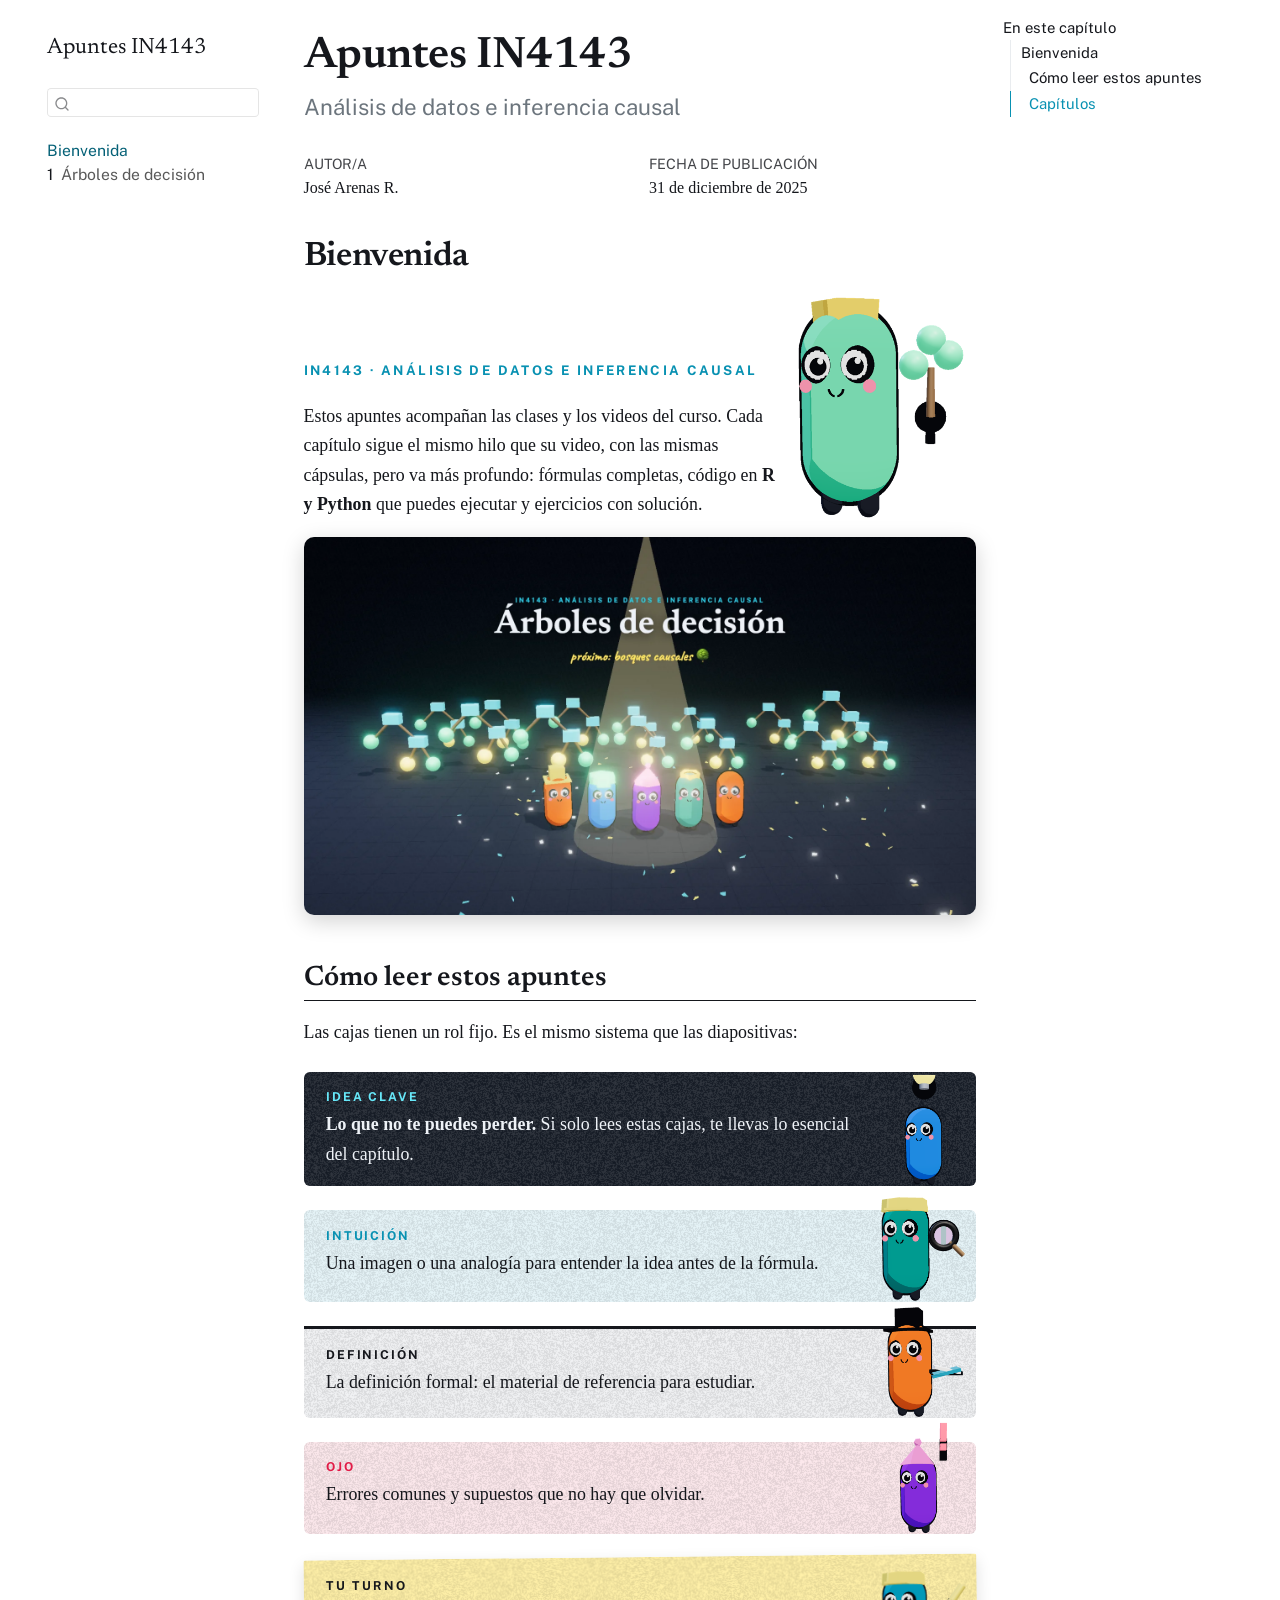
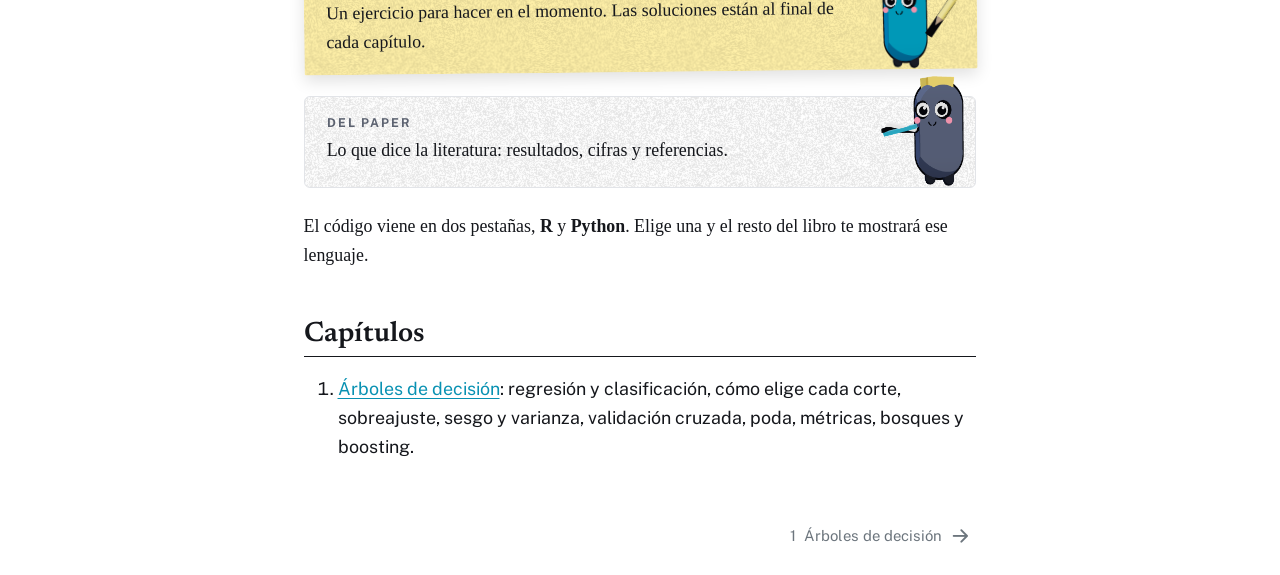
==== index.html @ 3c2b7f78 "Built site for gh-pages" ====
<!DOCTYPE html>
<html xmlns="http://www.w3.org/1999/xhtml" lang="es" xml:lang="es"><head>

<meta charset="utf-8">
<meta name="generator" content="quarto-1.9.37">

<meta name="viewport" content="width=device-width, initial-scale=1.0, user-scalable=yes">

<meta name="author" content="José Arenas R.">

<title>Apuntes IN4143</title>
<style>
/* Default styles provided by pandoc.
** See https://pandoc.org/MANUAL.html#variables-for-html for config info.
*/
code{white-space: pre-wrap;}
span.smallcaps{font-variant: small-caps;}
div.columns{display: flex; gap: min(4vw, 1.5em);}
div.column{flex: auto; overflow-x: auto;}
div.hanging-indent{margin-left: 1.5em; text-indent: -1.5em;}
ul.task-list{list-style: none;}
ul.task-list li input[type="checkbox"] {
  width: 0.8em;
  margin: 0 0.8em 0.2em -1em; /* quarto-specific, see https://github.com/quarto-dev/quarto-cli/issues/4556 */ 
  vertical-align: middle;
}
</style>


<script src="site_libs/quarto-nav/quarto-nav.js"></script>
<script src="site_libs/quarto-nav/headroom.min.js"></script>
<script src="site_libs/clipboard/clipboard.min.js"></script>
<script src="site_libs/quarto-search/autocomplete.umd.js"></script>
<script src="site_libs/quarto-search/fuse.min.js"></script>
<script src="site_libs/quarto-search/quarto-search.js"></script>
<meta name="quarto:offset" content="./">
<link href="./arboles.html" rel="next">
<script src="site_libs/quarto-html/quarto.js" type="module"></script>
<script src="site_libs/quarto-html/tabsets/tabsets.js" type="module"></script>
<script src="site_libs/quarto-html/popper.min.js"></script>
<script src="site_libs/quarto-html/tippy.umd.min.js"></script>
<script src="site_libs/quarto-html/anchor.min.js"></script>
<link href="site_libs/quarto-html/tippy.css" rel="stylesheet">
<link href="site_libs/quarto-html/quarto-syntax-highlighting-4ea9dc820be5412f16ecea9b5c24ce32.css" rel="stylesheet" id="quarto-text-highlighting-styles">
<script src="site_libs/bootstrap/bootstrap.min.js"></script>
<link href="site_libs/bootstrap/bootstrap-icons.css" rel="stylesheet">
<link href="site_libs/bootstrap/bootstrap-8c706befe239e66dfb5e146b0454584f.min.css" rel="stylesheet" append-hash="true" id="quarto-bootstrap" data-mode="light">
<script id="quarto-search-options" type="application/json">{
  "location": "sidebar",
  "copy-button": false,
  "collapse-after": 3,
  "panel-placement": "start",
  "type": "textbox",
  "limit": 50,
  "keyboard-shortcut": [
    "f",
    "/",
    "s"
  ],
  "show-item-context": false,
  "language": {
    "search-no-results-text": "No se han encontrado resultados",
    "search-matching-documents-text": "documentos encontrados",
    "search-copy-link-title": "Copiar el enlace en la búsqueda",
    "search-hide-matches-text": "Ocultar resultados adicionales",
    "search-more-match-text": "resultado adicional en este documento",
    "search-more-matches-text": "resultados adicionales en este documento",
    "search-clear-button-title": "Borrar",
    "search-text-placeholder": "",
    "search-detached-cancel-button-title": "Cancelar",
    "search-submit-button-title": "Enviar",
    "search-label": "Buscar"
  }
}</script>


<link rel="stylesheet" href="assets/fonts.css">
<link rel="stylesheet" href="assets/boxes.css">
</head>

<body class="nav-sidebar floating quarto-light">

<div id="quarto-search-results"></div>
  <header id="quarto-header" class="headroom fixed-top">
  <nav class="quarto-secondary-nav">
    <div class="container-fluid d-flex">
      <button type="button" class="quarto-btn-toggle btn" data-bs-toggle="collapse" role="button" data-bs-target=".quarto-sidebar-collapse-item" aria-controls="quarto-sidebar" aria-expanded="false" aria-label="Alternar barra lateral" onclick="if (window.quartoToggleHeadroom) { window.quartoToggleHeadroom(); }">
        <i class="bi bi-layout-text-sidebar-reverse"></i>
      </button>
        <nav class="quarto-page-breadcrumbs" aria-label="breadcrumb"><ol class="breadcrumb"><li class="breadcrumb-item"><a href="./index.html">Bienvenida</a></li></ol></nav>
        <a class="flex-grow-1" role="navigation" data-bs-toggle="collapse" data-bs-target=".quarto-sidebar-collapse-item" aria-controls="quarto-sidebar" aria-expanded="false" aria-label="Alternar barra lateral" onclick="if (window.quartoToggleHeadroom) { window.quartoToggleHeadroom(); }">      
        </a>
      <button type="button" class="btn quarto-search-button" aria-label="Buscar" onclick="window.quartoOpenSearch();">
        <i class="bi bi-search"></i>
      </button>
    </div>
  </nav>
</header>
<!-- content -->
<div id="quarto-content" class="quarto-container page-columns page-rows-contents page-layout-article">
<!-- sidebar -->
  <nav id="quarto-sidebar" class="sidebar collapse collapse-horizontal quarto-sidebar-collapse-item sidebar-navigation floating overflow-auto">
    <div class="pt-lg-2 mt-2 text-left sidebar-header">
    <div class="sidebar-title mb-0 py-0">
      <a href="./">Apuntes IN4143</a> 
    </div>
      </div>
        <div class="mt-2 flex-shrink-0 align-items-center">
        <div class="sidebar-search">
        <div id="quarto-search" class="" title="Buscar"></div>
        </div>
        </div>
    <div class="sidebar-menu-container"> 
    <ul class="list-unstyled mt-1">
        <li class="sidebar-item">
  <div class="sidebar-item-container"> 
  <a href="./index.html" class="sidebar-item-text sidebar-link active">
 <span class="menu-text">Bienvenida</span></a>
  </div>
</li>
        <li class="sidebar-item">
  <div class="sidebar-item-container"> 
  <a href="./arboles.html" class="sidebar-item-text sidebar-link">
 <span class="menu-text"><span class="chapter-number">1</span>&nbsp; <span class="chapter-title">Árboles de decisión</span></span></a>
  </div>
</li>
    </ul>
    </div>
</nav>
<div id="quarto-sidebar-glass" class="quarto-sidebar-collapse-item" data-bs-toggle="collapse" data-bs-target=".quarto-sidebar-collapse-item"></div>
<!-- margin-sidebar -->
    <div id="quarto-margin-sidebar" class="sidebar margin-sidebar">
        <nav id="TOC" role="doc-toc" class="toc-active">
    <h2 id="toc-title">En este capítulo</h2>
   
  <ul class="collapse">
  <li><a href="#bienvenida" id="toc-bienvenida" class="nav-link active" data-scroll-target="#bienvenida">Bienvenida</a>
  <ul class="collapse">
  <li><a href="#cómo-leer-estos-apuntes" id="toc-cómo-leer-estos-apuntes" class="nav-link" data-scroll-target="#cómo-leer-estos-apuntes">Cómo leer estos apuntes</a></li>
  <li><a href="#capítulos" id="toc-capítulos" class="nav-link" data-scroll-target="#capítulos">Capítulos</a></li>
  </ul></li>
  </ul>
</nav>
    </div>
<!-- main -->
<main class="content" id="quarto-document-content">

<header id="title-block-header" class="quarto-title-block default">
<div class="quarto-title">
<h1 class="title">Apuntes IN4143</h1>
<p class="subtitle lead">Análisis de datos e inferencia causal</p>
</div>



<div class="quarto-title-meta">

    <div>
    <div class="quarto-title-meta-heading">Autor/a</div>
    <div class="quarto-title-meta-contents">
             <p>José Arenas R. </p>
          </div>
  </div>
    
    <div>
    <div class="quarto-title-meta-heading">Fecha de publicación</div>
    <div class="quarto-title-meta-contents">
      <p class="date">31 de diciembre de 2025</p>
    </div>
  </div>
  
    
  </div>
  


</header>


<section id="bienvenida" class="level1 unnumbered">
<h1 class="unnumbered">Bienvenida</h1>
<div class="portada">
<div>
<p><span class="kicker">IN4143 · Análisis de datos e inferencia causal</span></p>
<p>Estos apuntes acompañan las clases y los videos del curso. Cada capítulo sigue el mismo hilo que su video, con las mismas cápsulas, pero va más profundo: fórmulas completas, código en <strong>R y Python</strong> que puedes ejecutar y ejercicios con solución.</p>
</div>
<p><img class="hero-cast" src="assets/img/cast/hero.png" alt="Cápsula con un brote de árbol"></p>
</div>
<p><img src="assets/img/video/cierre.webp" class="still img-fluid" alt="Cápsulas celebrando frente a un bosque de árboles de decisión"></p>
<section id="cómo-leer-estos-apuntes" class="level2 unnumbered">
<h2 class="unnumbered anchored" data-anchor-id="cómo-leer-estos-apuntes">Cómo leer estos apuntes</h2>
<p>Las cajas tienen un rol fijo. Es el mismo sistema que las diapositivas:</p>
<div class="box key">
<p><strong>Lo que no te puedes perder.</strong> Si solo lees estas cajas, te llevas lo esencial del capítulo.</p>
</div>
<div class="box intuit">
<p>Una imagen o una analogía para entender la idea antes de la fórmula.</p>
</div>
<div class="box def">
<p>La definición formal: el material de referencia para estudiar.</p>
</div>
<div class="box warn">
<p>Errores comunes y supuestos que no hay que olvidar.</p>
</div>
<div class="box turn">
<p>Un ejercicio para hacer en el momento. Las soluciones están al final de cada capítulo.</p>
</div>
<div class="box paper">
<p>Lo que dice la literatura: resultados, cifras y referencias.</p>
</div>
<p>El código viene en dos pestañas, <strong>R</strong> y <strong>Python</strong>. Elige una y el resto del libro te mostrará ese lenguaje.</p>
</section>
<section id="capítulos" class="level2 unnumbered">
<h2 class="unnumbered anchored" data-anchor-id="capítulos">Capítulos</h2>
<ol type="1">
<li><a href="./arboles.html">Árboles de decisión</a>: regresión y clasificación, cómo elige cada corte, sobreajuste, sesgo y varianza, validación cruzada, poda, métricas, bosques y boosting.</li>
</ol>


</section>
</section>

</main> <!-- /main -->
<script id="quarto-html-after-body" type="application/javascript">
  window.document.addEventListener("DOMContentLoaded", function (event) {
    const icon = "";
    const anchorJS = new window.AnchorJS();
    anchorJS.options = {
      placement: 'right',
      icon: icon
    };
    anchorJS.add('.anchored');
    const isCodeAnnotation = (el) => {
      for (const clz of el.classList) {
        if (clz.startsWith('code-annotation-')) {                     
          return true;
        }
      }
      return false;
    }
    const onCopySuccess = function(e) {
      // button target
      const button = e.trigger;
      // don't keep focus
      button.blur();
      // flash "checked"
      button.classList.add('code-copy-button-checked');
      var currentTitle = button.getAttribute("title");
      button.setAttribute("title", "Copiado");
      let tooltip;
      if (window.bootstrap) {
        button.setAttribute("data-bs-toggle", "tooltip");
        button.setAttribute("data-bs-placement", "left");
        button.setAttribute("data-bs-title", "Copiado");
        tooltip = new bootstrap.Tooltip(button, 
          { trigger: "manual", 
            customClass: "code-copy-button-tooltip",
            offset: [0, -8]});
        tooltip.show();    
      }
      setTimeout(function() {
        if (tooltip) {
          tooltip.hide();
          button.removeAttribute("data-bs-title");
          button.removeAttribute("data-bs-toggle");
          button.removeAttribute("data-bs-placement");
        }
        button.setAttribute("title", currentTitle);
        button.classList.remove('code-copy-button-checked');
      }, 1000);
      // clear code selection
      e.clearSelection();
    }
    const getTextToCopy = function(trigger) {
      const outerScaffold = trigger.parentElement.cloneNode(true);
      const codeEl = outerScaffold.querySelector('code');
      for (const childEl of codeEl.children) {
        if (isCodeAnnotation(childEl)) {
          childEl.remove();
        }
      }
      return codeEl.innerText;
    }
    const clipboard = new window.ClipboardJS('.code-copy-button:not([data-in-quarto-modal])', {
      text: getTextToCopy
    });
    clipboard.on('success', onCopySuccess);
    if (window.document.getElementById('quarto-embedded-source-code-modal')) {
      const clipboardModal = new window.ClipboardJS('.code-copy-button[data-in-quarto-modal]', {
        text: getTextToCopy,
        container: window.document.getElementById('quarto-embedded-source-code-modal')
      });
      clipboardModal.on('success', onCopySuccess);
    }
      var localhostRegex = new RegExp(/^(?:http|https):\/\/localhost\:?[0-9]*\//);
      var mailtoRegex = new RegExp(/^mailto:/);
        var filterRegex = new RegExp('/' + window.location.host + '/');
      var isInternal = (href) => {
          return filterRegex.test(href) || localhostRegex.test(href) || mailtoRegex.test(href);
      }
      // Inspect non-navigation links and adorn them if external
     var links = window.document.querySelectorAll('a[href]:not(.nav-link):not(.navbar-brand):not(.toc-action):not(.sidebar-link):not(.sidebar-item-toggle):not(.pagination-link):not(.no-external):not([aria-hidden]):not(.dropdown-item):not(.quarto-navigation-tool):not(.about-link)');
      for (var i=0; i<links.length; i++) {
        const link = links[i];
        if (!isInternal(link.href)) {
          // undo the damage that might have been done by quarto-nav.js in the case of
          // links that we want to consider external
          if (link.dataset.originalHref !== undefined) {
            link.href = link.dataset.originalHref;
          }
            // target, if specified
            link.setAttribute("target", "_blank");
            if (link.getAttribute("rel") === null) {
              link.setAttribute("rel", "noopener");
            }
        }
      }
    function tippyHover(el, contentFn, onTriggerFn, onUntriggerFn) {
      const config = {
        allowHTML: true,
        maxWidth: 500,
        delay: 100,
        arrow: false,
        appendTo: function(el) {
            return el.parentElement;
        },
        interactive: true,
        interactiveBorder: 10,
        theme: 'quarto',
        placement: 'bottom-start',
      };
      if (contentFn) {
        config.content = contentFn;
      }
      if (onTriggerFn) {
        config.onTrigger = onTriggerFn;
      }
      if (onUntriggerFn) {
        config.onUntrigger = onUntriggerFn;
      }
      window.tippy(el, config); 
    }
    const noterefs = window.document.querySelectorAll('a[role="doc-noteref"]');
    for (var i=0; i<noterefs.length; i++) {
      const ref = noterefs[i];
      tippyHover(ref, function() {
        // use id or data attribute instead here
        let href = ref.getAttribute('data-footnote-href') || ref.getAttribute('href');
        try { href = new URL(href).hash; } catch {}
        const id = href.replace(/^#\/?/, "");
        const note = window.document.getElementById(id);
        if (note) {
          return note.innerHTML;
        } else {
          return "";
        }
      });
    }
    const xrefs = window.document.querySelectorAll('a.quarto-xref');
    const processXRef = (id, note) => {
      // Strip column container classes
      const stripColumnClz = (el) => {
        el.classList.remove("page-full", "page-columns");
        if (el.children) {
          for (const child of el.children) {
            stripColumnClz(child);
          }
        }
      }
      stripColumnClz(note)
      if (id === null || id.startsWith('sec-')) {
        // Special case sections, only their first couple elements
        const container = document.createElement("div");
        if (note.children && note.children.length > 2) {
          container.appendChild(note.children[0].cloneNode(true));
          for (let i = 1; i < note.children.length; i++) {
            const child = note.children[i];
            if (child.tagName === "P" && child.innerText === "") {
              continue;
            } else {
              container.appendChild(child.cloneNode(true));
              break;
            }
          }
          if (window.Quarto?.typesetMath) {
            window.Quarto.typesetMath(container);
          }
          return container.innerHTML
        } else {
          if (window.Quarto?.typesetMath) {
            window.Quarto.typesetMath(note);
          }
          return note.innerHTML;
        }
      } else {
        // Remove any anchor links if they are present
        const anchorLink = note.querySelector('a.anchorjs-link');
        if (anchorLink) {
          anchorLink.remove();
        }
        if (window.Quarto?.typesetMath) {
          window.Quarto.typesetMath(note);
        }
        if (note.classList.contains("callout")) {
          return note.outerHTML;
        } else {
          return note.innerHTML;
        }
      }
    }
    for (var i=0; i<xrefs.length; i++) {
      const xref = xrefs[i];
      tippyHover(xref, undefined, function(instance) {
        instance.disable();
        let url = xref.getAttribute('href');
        let hash = undefined; 
        if (url.startsWith('#')) {
          hash = url;
        } else {
          try { hash = new URL(url).hash; } catch {}
        }
        if (hash) {
          const id = hash.replace(/^#\/?/, "");
          const note = window.document.getElementById(id);
          if (note !== null) {
            try {
              const html = processXRef(id, note.cloneNode(true));
              instance.setContent(html);
            } finally {
              instance.enable();
              instance.show();
            }
          } else {
            // See if we can fetch this
            fetch(url.split('#')[0])
            .then(res => res.text())
            .then(html => {
              const parser = new DOMParser();
              const htmlDoc = parser.parseFromString(html, "text/html");
              const note = htmlDoc.getElementById(id);
              if (note !== null) {
                const html = processXRef(id, note);
                instance.setContent(html);
              } 
            }).finally(() => {
              instance.enable();
              instance.show();
            });
          }
        } else {
          // See if we can fetch a full url (with no hash to target)
          // This is a special case and we should probably do some content thinning / targeting
          fetch(url)
          .then(res => res.text())
          .then(html => {
            const parser = new DOMParser();
            const htmlDoc = parser.parseFromString(html, "text/html");
            const note = htmlDoc.querySelector('main.content');
            if (note !== null) {
              // This should only happen for chapter cross references
              // (since there is no id in the URL)
              // remove the first header
              if (note.children.length > 0 && note.children[0].tagName === "HEADER") {
                note.children[0].remove();
              }
              const html = processXRef(null, note);
              instance.setContent(html);
            } 
          }).finally(() => {
            instance.enable();
            instance.show();
          });
        }
      }, function(instance) {
      });
    }
        let selectedAnnoteEl;
        const selectorForAnnotation = ( cell, annotation) => {
          let cellAttr = 'data-code-cell="' + cell + '"';
          let lineAttr = 'data-code-annotation="' +  annotation + '"';
          const selector = 'span[' + cellAttr + '][' + lineAttr + ']';
          return selector;
        }
        const selectCodeLines = (annoteEl) => {
          const doc = window.document;
          const targetCell = annoteEl.getAttribute("data-target-cell");
          const targetAnnotation = annoteEl.getAttribute("data-target-annotation");
          const annoteSpan = window.document.querySelector(selectorForAnnotation(targetCell, targetAnnotation));
          const lines = annoteSpan.getAttribute("data-code-lines").split(",");
          const lineIds = lines.map((line) => {
            return targetCell + "-" + line;
          })
          let top = null;
          let height = null;
          let parent = null;
          if (lineIds.length > 0) {
              //compute the position of the single el (top and bottom and make a div)
              const el = window.document.getElementById(lineIds[0]);
              top = el.offsetTop;
              height = el.offsetHeight;
              parent = el.parentElement.parentElement;
            if (lineIds.length > 1) {
              const lastEl = window.document.getElementById(lineIds[lineIds.length - 1]);
              const bottom = lastEl.offsetTop + lastEl.offsetHeight;
              height = bottom - top;
            }
            if (top !== null && height !== null && parent !== null) {
              // cook up a div (if necessary) and position it 
              let div = window.document.getElementById("code-annotation-line-highlight");
              if (div === null) {
                div = window.document.createElement("div");
                div.setAttribute("id", "code-annotation-line-highlight");
                div.style.position = 'absolute';
                parent.appendChild(div);
              }
              div.style.top = top - 2 + "px";
              div.style.height = height + 4 + "px";
              div.style.left = 0;
              let gutterDiv = window.document.getElementById("code-annotation-line-highlight-gutter");
              if (gutterDiv === null) {
                gutterDiv = window.document.createElement("div");
                gutterDiv.setAttribute("id", "code-annotation-line-highlight-gutter");
                gutterDiv.style.position = 'absolute';
                const codeCell = window.document.getElementById(targetCell);
                const gutter = codeCell.querySelector('.code-annotation-gutter');
                gutter.appendChild(gutterDiv);
              }
              gutterDiv.style.top = top - 2 + "px";
              gutterDiv.style.height = height + 4 + "px";
            }
            selectedAnnoteEl = annoteEl;
          }
        };
        const unselectCodeLines = () => {
          const elementsIds = ["code-annotation-line-highlight", "code-annotation-line-highlight-gutter"];
          elementsIds.forEach((elId) => {
            const div = window.document.getElementById(elId);
            if (div) {
              div.remove();
            }
          });
          selectedAnnoteEl = undefined;
        };
          // Handle positioning of the toggle
      window.addEventListener(
        "resize",
        throttle(() => {
          elRect = undefined;
          if (selectedAnnoteEl) {
            selectCodeLines(selectedAnnoteEl);
          }
        }, 10)
      );
      function throttle(fn, ms) {
      let throttle = false;
      let timer;
        return (...args) => {
          if(!throttle) { // first call gets through
              fn.apply(this, args);
              throttle = true;
          } else { // all the others get throttled
              if(timer) clearTimeout(timer); // cancel #2
              timer = setTimeout(() => {
                fn.apply(this, args);
                timer = throttle = false;
              }, ms);
          }
        };
      }
        // Attach click handler to the DT
        const annoteDls = window.document.querySelectorAll('dt[data-target-cell]');
        for (const annoteDlNode of annoteDls) {
          annoteDlNode.addEventListener('click', (event) => {
            const clickedEl = event.target;
            if (clickedEl !== selectedAnnoteEl) {
              unselectCodeLines();
              const activeEl = window.document.querySelector('dt[data-target-cell].code-annotation-active');
              if (activeEl) {
                activeEl.classList.remove('code-annotation-active');
              }
              selectCodeLines(clickedEl);
              clickedEl.classList.add('code-annotation-active');
            } else {
              // Unselect the line
              unselectCodeLines();
              clickedEl.classList.remove('code-annotation-active');
            }
          });
        }
    const findCites = (el) => {
      const parentEl = el.parentElement;
      if (parentEl) {
        const cites = parentEl.dataset.cites;
        if (cites) {
          return {
            el,
            cites: cites.split(' ')
          };
        } else {
          return findCites(el.parentElement)
        }
      } else {
        return undefined;
      }
    };
    var bibliorefs = window.document.querySelectorAll('a[role="doc-biblioref"]');
    for (var i=0; i<bibliorefs.length; i++) {
      const ref = bibliorefs[i];
      const citeInfo = findCites(ref);
      if (citeInfo) {
        tippyHover(citeInfo.el, function() {
          var popup = window.document.createElement('div');
          citeInfo.cites.forEach(function(cite) {
            var citeDiv = window.document.createElement('div');
            citeDiv.classList.add('hanging-indent');
            citeDiv.classList.add('csl-entry');
            var biblioDiv = window.document.getElementById('ref-' + cite);
            if (biblioDiv) {
              citeDiv.innerHTML = biblioDiv.innerHTML;
            }
            popup.appendChild(citeDiv);
          });
          return popup.innerHTML;
        });
      }
    }
  });
  </script>
<nav class="page-navigation">
  <div class="nav-page nav-page-previous">
  </div>
  <div class="nav-page nav-page-next">
      <a href="./arboles.html" class="pagination-link" aria-label="Árboles de decisión">
        <span class="nav-page-text"><span class="chapter-number">1</span>&nbsp; <span class="chapter-title">Árboles de decisión</span></span> <i class="bi bi-arrow-right-short"></i>
      </a>
  </div>
</nav>
</div> <!-- /content -->




</body></html>
---- site_libs/quarto-html/tippy.css ----
.tippy-box[data-animation=fade][data-state=hidden]{opacity:0}[data-tippy-root]{max-width:calc(100vw - 10px)}.tippy-box{position:relative;background-color:#333;color:#fff;border-radius:4px;font-size:14px;line-height:1.4;white-space:normal;outline:0;transition-property:transform,visibility,opacity}.tippy-box[data-placement^=top]>.tippy-arrow{bottom:0}.tippy-box[data-placement^=top]>.tippy-arrow:before{bottom:-7px;left:0;border-width:8px 8px 0;border-top-color:initial;transform-origin:center top}.tippy-box[data-placement^=bottom]>.tippy-arrow{top:0}.tippy-box[data-placement^=bottom]>.tippy-arrow:before{top:-7px;left:0;border-width:0 8px 8px;border-bottom-color:initial;transform-origin:center bottom}.tippy-box[data-placement^=left]>.tippy-arrow{right:0}.tippy-box[data-placement^=left]>.tippy-arrow:before{border-width:8px 0 8px 8px;border-left-color:initial;right:-7px;transform-origin:center left}.tippy-box[data-placement^=right]>.tippy-arrow{left:0}.tippy-box[data-placement^=right]>.tippy-arrow:before{left:-7px;border-width:8px 8px 8px 0;border-right-color:initial;transform-origin:center right}.tippy-box[data-inertia][data-state=visible]{transition-timing-function:cubic-bezier(.54,1.5,.38,1.11)}.tippy-arrow{width:16px;height:16px;color:#333}.tippy-arrow:before{content:"";position:absolute;border-color:transparent;border-style:solid}.tippy-content{position:relative;padding:5px 9px;z-index:1}
---- site_libs/quarto-html/quarto-syntax-highlighting-4ea9dc820be5412f16ecea9b5c24ce32.css ----
/* quarto syntax highlight colors */
:root {
  --quarto-hl-al-color: #ff5555;
  --quarto-hl-an-color: #6a737d;
  --quarto-hl-at-color: #d73a49;
  --quarto-hl-bn-color: #005cc5;
  --quarto-hl-bu-color: #d73a49;
  --quarto-hl-ch-color: #032f62;
  --quarto-hl-co-color: #6a737d;
  --quarto-hl-cv-color: #6a737d;
  --quarto-hl-cn-color: #005cc5;
  --quarto-hl-cf-color: #d73a49;
  --quarto-hl-dt-color: #d73a49;
  --quarto-hl-dv-color: #005cc5;
  --quarto-hl-do-color: #6a737d;
  --quarto-hl-er-color: #ff5555;
  --quarto-hl-ex-color: #d73a49;
  --quarto-hl-fl-color: #005cc5;
  --quarto-hl-fu-color: #6f42c1;
  --quarto-hl-im-color: #032f62;
  --quarto-hl-in-color: #6a737d;
  --quarto-hl-kw-color: #d73a49;
  --quarto-hl-op-color: #24292e;
  --quarto-hl-pp-color: #d73a49;
  --quarto-hl-re-color: #6a737d;
  --quarto-hl-sc-color: #005cc5;
  --quarto-hl-ss-color: #032f62;
  --quarto-hl-st-color: #032f62;
  --quarto-hl-va-color: #e36209;
  --quarto-hl-vs-color: #032f62;
  --quarto-hl-wa-color: #ff5555;
}

/* other quarto variables */
:root {
  --quarto-font-monospace: "IBM Plex Mono", ui-monospace, monospace;
}

/* syntax highlight based on Pandoc's rules */
pre > code.sourceCode > span {
  color: #24292e;
}

code.sourceCode > span {
  color: #24292e;
}

div.sourceCode,
div.sourceCode pre.sourceCode {
  color: #24292e;
}

/* Normal */
code span {
  color: #24292e;
}

/* Alert */
code span.al {
  font-weight: bold;
  color: #ff5555;
}

/* Annotation */
code span.an {
  color: #6a737d;
}

/* Attribute */
code span.at {
  color: #d73a49;
}

/* BaseN */
code span.bn {
  color: #005cc5;
}

/* BuiltIn */
code span.bu {
  color: #d73a49;
}

/* ControlFlow */
code span.cf {
  color: #d73a49;
}

/* Char */
code span.ch {
  color: #032f62;
}

/* Constant */
code span.cn {
  color: #005cc5;
}

/* Comment */
code span.co {
  color: #6a737d;
}

/* CommentVar */
code span.cv {
  color: #6a737d;
}

/* Documentation */
code span.do {
  color: #6a737d;
}

/* DataType */
code span.dt {
  color: #d73a49;
}

/* DecVal */
code span.dv {
  color: #005cc5;
}

/* Error */
code span.er {
  color: #ff5555;
  text-decoration: underline;
}

/* Extension */
code span.ex {
  font-weight: bold;
  color: #d73a49;
}

/* Float */
code span.fl {
  color: #005cc5;
}

/* Function */
code span.fu {
  color: #6f42c1;
}

/* Import */
code span.im {
  color: #032f62;
}

/* Information */
code span.in {
  color: #6a737d;
}

/* Keyword */
code span.kw {
  color: #d73a49;
}

/* Operator */
code span.op {
  color: #24292e;
}

/* Preprocessor */
code span.pp {
  color: #d73a49;
}

/* RegionMarker */
code span.re {
  color: #6a737d;
}

/* SpecialChar */
code span.sc {
  color: #005cc5;
}

/* SpecialString */
code span.ss {
  color: #032f62;
}

/* String */
code span.st {
  color: #032f62;
}

/* Variable */
code span.va {
  color: #e36209;
}

/* VerbatimString */
code span.vs {
  color: #032f62;
}

/* Warning */
code span.wa {
  color: #ff5555;
}

.prevent-inlining {
  content: "</";
}

/*# sourceMappingURL=ae901292d539c58fedbb0934d25b84a4.css.map */
---- assets/fonts.css ----
@font-face{font-family:'Newsreader';src:url('fonts/Newsreader-Regular.ttf');font-weight:400}
@font-face{font-family:'Newsreader';src:url('fonts/Newsreader-SemiBold.ttf');font-weight:600}
@font-face{font-family:'Newsreader';src:url('fonts/Newsreader-Italic.ttf');font-style:italic}
@font-face{font-family:'Public Sans';src:url('fonts/PublicSans-Regular.ttf');font-weight:400}
@font-face{font-family:'Public Sans';src:url('fonts/PublicSans-SemiBold.ttf');font-weight:600}
@font-face{font-family:'Public Sans';src:url('fonts/PublicSans-Bold.ttf');font-weight:700}
@font-face{font-family:'Caveat';src:url('fonts/Caveat-Bold.ttf');font-weight:700}
@font-face{font-family:'IBM Plex Mono';src:url('fonts/IBMPlexMono-Regular.ttf')}
@font-face{font-family:'Bowlby One';src:url('fonts/BowlbyOne-Regular.ttf')}
---- assets/boxes.css ----
/* Cajas con rol fijo (mismo sistema que los decks y el video). Uso: ::: {.box .key} … ::: — etiqueta propia: label="…" */
.box { position: relative; border-radius: 6px; padding: 1.05rem 1.3rem 1rem 1.3rem; margin: 1.4rem 0; min-height: 92px;
  background-blend-mode: normal; }
.box > :last-child { margin-bottom: 0; }
.box::before { display: block; font: 700 .72rem 'Public Sans', sans-serif; letter-spacing: .16em; text-transform: uppercase; margin-bottom: .35rem; }
.box[data-label]::before { content: attr(data-label) !important; }
.box::after { content: ''; position: absolute; right: 10px; bottom: 0; width: 86px; height: 112px; background: bottom center / contain no-repeat; pointer-events: none; }
.box.has-icon, .box.key, .box.intuit, .box.def, .box.warn, .box.turn, .box.paper { padding-right: 112px; }

.box.key { background: url('tex/grano_claro.png'), #141A24; color: #EEF2F7; }
.box.key::before { content: 'Idea clave'; color: #67E8F9; }
.box.key::after { background-image: url('img/cast/key.png'); }
.box.key code { background: #232B3A; color: #FFE45E; }
.box.key a { color: #67E8F9; }

.box.intuit { background: url('tex/grano_oscuro.png'), #E6F4F8; }
.box.intuit::before { content: 'Intuición'; color: #0891B2; }
.box.intuit::after { background-image: url('img/cast/intuit.png'); }

.box.def { background: url('tex/grano_oscuro.png'), #F1F2F4; border-top: 3px solid #15171C; border-radius: 0 0 6px 6px; }
.box.def::before { content: 'Definición'; color: #15171C; }
.box.def::after { background-image: url('img/cast/def.png'); }

.box.warn { background: url('tex/grano_oscuro.png'), #FCE8EC; }
.box.warn::before { content: 'Ojo'; color: #E11D48; }
.box.warn::after { background-image: url('img/cast/warn.png'); }

.box.turn { background: url('tex/grano_oscuro.png'), #FFF0A8; transform: rotate(-0.6deg); box-shadow: 0 6px 16px rgba(0,0,0,.12); border-radius: 2px; }
.box.turn::before { content: 'Tu turno'; color: #15171C; }
.box.turn::after { background-image: url('img/cast/turn.png'); }

.box.paper { background: url('tex/grano_oscuro.png'), #FFFFFF; border: 1px solid #E2E4E8; }
.box.paper::before { content: 'Del paper'; color: #5C6270; }
.box.paper::after { background-image: url('img/cast/paper.png'); }
.box.noicon { padding-right: 1.3rem; } .box.noicon::after { display: none; }

/* Fórmula protagonista: ventana oscura, términos de color con llave y nota a mano */
.hero { background: url('tex/grano_claro.png'), #141A24; color: #EEF2F7; border-radius: 12px; padding: 1.6rem 1.4rem 1.3rem; margin: 1.6rem 0; font-family: 'Newsreader', serif; font-size: 1.9rem; }
.hero > p { display: flex; flex-wrap: wrap; align-items: flex-start; justify-content: center; gap: .55rem; margin: 0; }
.hero .op { color: #A7B0BE; align-self: flex-start; padding-top: .1rem; }
.hero .tm { display: inline-flex; flex-direction: column; align-items: center; color: var(--c, #EEF2F7); }
.hero .tm .v { text-shadow: 0 0 .45em color-mix(in srgb, currentColor 45%, transparent); }
.hero .tm .u { width: 100%; height: .3em; border: 3px solid currentColor; border-top: 0; border-radius: 0 0 .3em .3em; margin-top: .06em; }
.hero .tm .n { font: 700 1.05rem/1.1 'Caveat', cursive; margin-top: .2rem; max-width: 10em; text-align: center; }
.hero .cap { flex-basis: 100%; text-align: center; font: 700 .72rem 'Public Sans'; letter-spacing: .16em; text-transform: uppercase; color: #67E8F9; margin-bottom: .2rem; }
.hero .nums { flex-basis: 100%; text-align: center; font-size: 1.15rem; color: #EEF2F7; margin-top: .4rem; }
.hero .nums .res { color: #FFE45E; font-weight: 600; }
.hero mjx-container { color: inherit; }

/* Ventana de video y capturas */
.vidwin { background: #141A24; border-radius: 12px; padding: 10px; margin: 1.2rem 0 1.6rem; }
.vidwin video, .vidwin iframe { width: 100%; aspect-ratio: 16/9; border-radius: 8px; display: block; border: 0; }
.still img, img.still { border-radius: 10px; box-shadow: 0 6px 22px rgba(0,0,0,.18); }
.hand { font: 700 1.5rem 'Caveat', cursive; color: #0891B2; }
.kicker { font: 700 .78rem 'Public Sans'; letter-spacing: .18em; text-transform: uppercase; color: #0891B2; }
.portada { display: grid; grid-template-columns: 1fr 180px; gap: 1rem; align-items: end; }
.portada img.hero-cast { width: 170px; }
.callout.callout-style-default .callout-title-container { font-family: 'Public Sans'; }
@media (max-width: 700px) { .box { padding-right: 1.3rem !important; } .box::after { display: none; } .hero { font-size: 1.35rem; } .portada { grid-template-columns: 1fr; } }

/* Elementos interactivos (Observable JS) */
.interactivo { background: url('tex/grano_claro.png'), #141A24; color: #EEF2F7; border-radius: 12px; padding: 1rem 1.2rem 1.1rem; margin: 1.4rem 0 1.8rem; }
.interactivo .kicker { color: #67E8F9; display: block; margin-bottom: .3rem; }
.interactivo .cell-output-display, .interactivo .observablehq { color: #EEF2F7; }
.interactivo form { --label-width: 210px; color: #EEF2F7; font-family: 'Public Sans'; font-weight: 600; }
.interactivo input[type=range] { accent-color: #22D3EE; }
.interactivo input[type=number] { background: #232B3A; color: #FFE45E; border: 1px solid #3A4458; border-radius: 4px; }
.interactivo .lectura { font: 600 .98rem 'Public Sans'; margin-top: .4rem; }
.interactivo .lectura b { color: #FFE45E; }
.interactivo .fila { display: flex; flex-wrap: wrap; gap: 14px; justify-content: center; }
.interactivo table.cm { border-collapse: separate; border-spacing: 6px; font-family: 'Public Sans'; margin: .3rem auto; }
.interactivo table.cm td, .interactivo table.cm th { padding: .45rem .8rem; border-radius: 6px; text-align: center; font-size: .9rem; }
.interactivo table.cm th { color: #A7B0BE; font-weight: 700; }
.interactivo table.cm td b { display: block; font: 600 1.6rem 'Newsreader'; }
.interactivo .code-copy-button, .interactivo .cell-output-display .observablehq--inspect { display: none; }
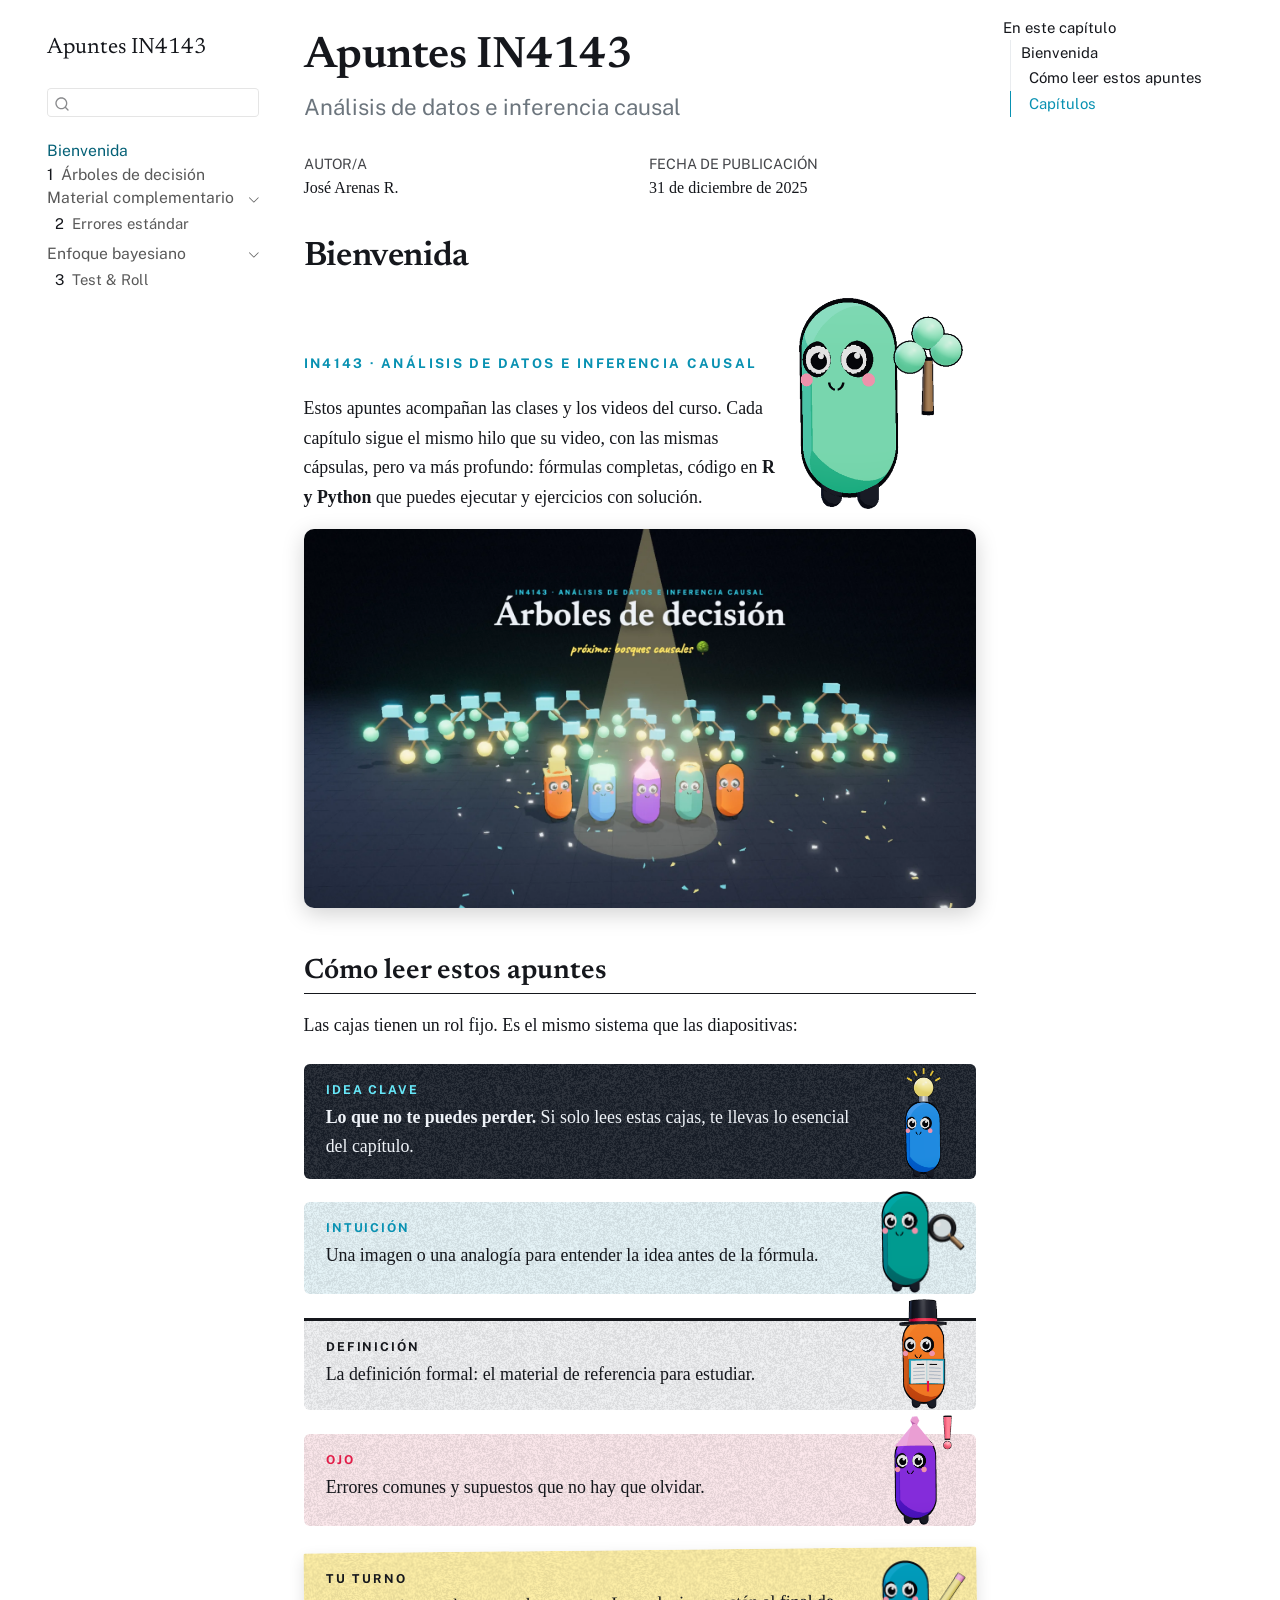
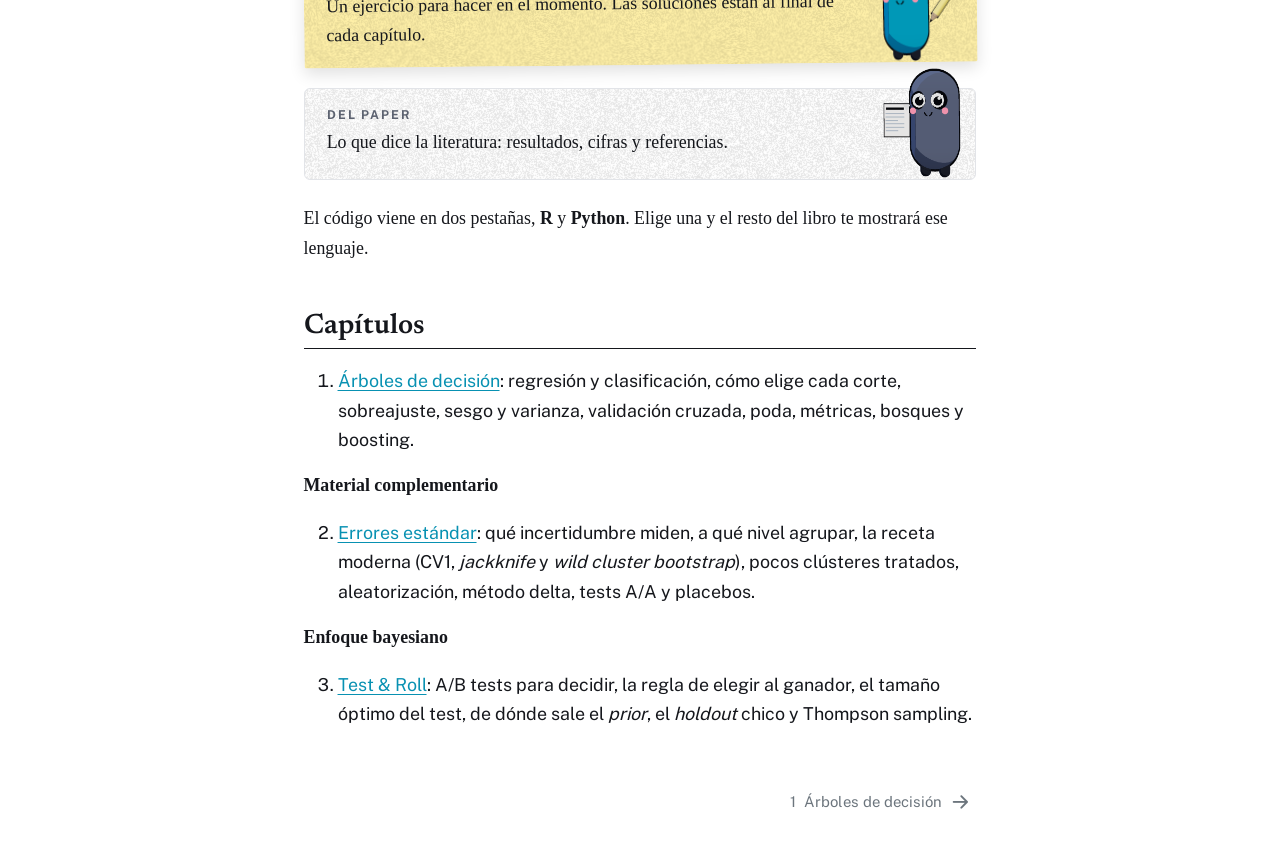
==== commit 1ce53251: "Built site for gh-pages" ====
--- a/index.html
+++ b/index.html
@@ -124,6 +124,40 @@
  <span class="menu-text"><span class="chapter-number">1</span>&nbsp; <span class="chapter-title">Árboles de decisión</span></span></a>
   </div>
 </li>
+        <li class="sidebar-item sidebar-item-section">
+      <div class="sidebar-item-container"> 
+            <a class="sidebar-item-text sidebar-link text-start" data-bs-toggle="collapse" data-bs-target="#quarto-sidebar-section-1" role="navigation" aria-expanded="true">
+ <span class="menu-text">Material complementario</span></a>
+          <a class="sidebar-item-toggle text-start" data-bs-toggle="collapse" data-bs-target="#quarto-sidebar-section-1" role="navigation" aria-expanded="true" aria-label="Alternar sección">
+            <i class="bi bi-chevron-right ms-2"></i>
+          </a> 
+      </div>
+      <ul id="quarto-sidebar-section-1" class="collapse list-unstyled sidebar-section depth1 show">  
+          <li class="sidebar-item">
+  <div class="sidebar-item-container"> 
+  <a href="./errores_estandar.html" class="sidebar-item-text sidebar-link">
+ <span class="menu-text"><span class="chapter-number">2</span>&nbsp; <span class="chapter-title">Errores estándar</span></span></a>
+  </div>
+</li>
+      </ul>
+  </li>
+        <li class="sidebar-item sidebar-item-section">
+      <div class="sidebar-item-container"> 
+            <a class="sidebar-item-text sidebar-link text-start" data-bs-toggle="collapse" data-bs-target="#quarto-sidebar-section-2" role="navigation" aria-expanded="true">
+ <span class="menu-text">Enfoque bayesiano</span></a>
+          <a class="sidebar-item-toggle text-start" data-bs-toggle="collapse" data-bs-target="#quarto-sidebar-section-2" role="navigation" aria-expanded="true" aria-label="Alternar sección">
+            <i class="bi bi-chevron-right ms-2"></i>
+          </a> 
+      </div>
+      <ul id="quarto-sidebar-section-2" class="collapse list-unstyled sidebar-section depth1 show">  
+          <li class="sidebar-item">
+  <div class="sidebar-item-container"> 
+  <a href="./test_and_roll.html" class="sidebar-item-text sidebar-link">
+ <span class="menu-text"><span class="chapter-number">3</span>&nbsp; <span class="chapter-title">Test &amp; Roll</span></span></a>
+  </div>
+</li>
+      </ul>
+  </li>
     </ul>
     </div>
 </nav>
@@ -214,6 +248,14 @@
 <h2 class="unnumbered anchored" data-anchor-id="capítulos">Capítulos</h2>
 <ol type="1">
 <li><a href="./arboles.html">Árboles de decisión</a>: regresión y clasificación, cómo elige cada corte, sobreajuste, sesgo y varianza, validación cruzada, poda, métricas, bosques y boosting.</li>
+</ol>
+<p><strong>Material complementario</strong></p>
+<ol start="2" type="1">
+<li><a href="./errores_estandar.html">Errores estándar</a>: qué incertidumbre miden, a qué nivel agrupar, la receta moderna (CV1, <em>jackknife</em> y <em>wild cluster bootstrap</em>), pocos clústeres tratados, aleatorización, método delta, tests A/A y placebos.</li>
+</ol>
+<p><strong>Enfoque bayesiano</strong></p>
+<ol start="3" type="1">
+<li><a href="./test_and_roll.html">Test &amp; Roll</a>: A/B tests para decidir, la regla de elegir al ganador, el tamaño óptimo del test, de dónde sale el <em>prior</em>, el <em>holdout</em> chico y Thompson sampling.</li>
 </ol>
 
 
--- a/assets/boxes.css
+++ b/assets/boxes.css
@@ -73,3 +73,7 @@
 .interactivo table.cm th { color: #A7B0BE; font-weight: 700; }
 .interactivo table.cm td b { display: block; font: 600 1.6rem 'Newsreader'; }
 .interactivo .code-copy-button, .interactivo .cell-output-display .observablehq--inspect { display: none; }
+
+/* Enlace al minuto del video */
+a.vidlink { display: inline-block; font: 700 .78rem 'Public Sans'; letter-spacing: .04em; color: #0E7490; background: #E6F4F8; border: 1px solid #A5DCEB; border-radius: 99px; padding: .2rem .7rem; margin: 0 .35rem .3rem 0; text-decoration: none; }
+a.vidlink:hover { background: #0891B2; color: #fff; border-color: #0891B2; }
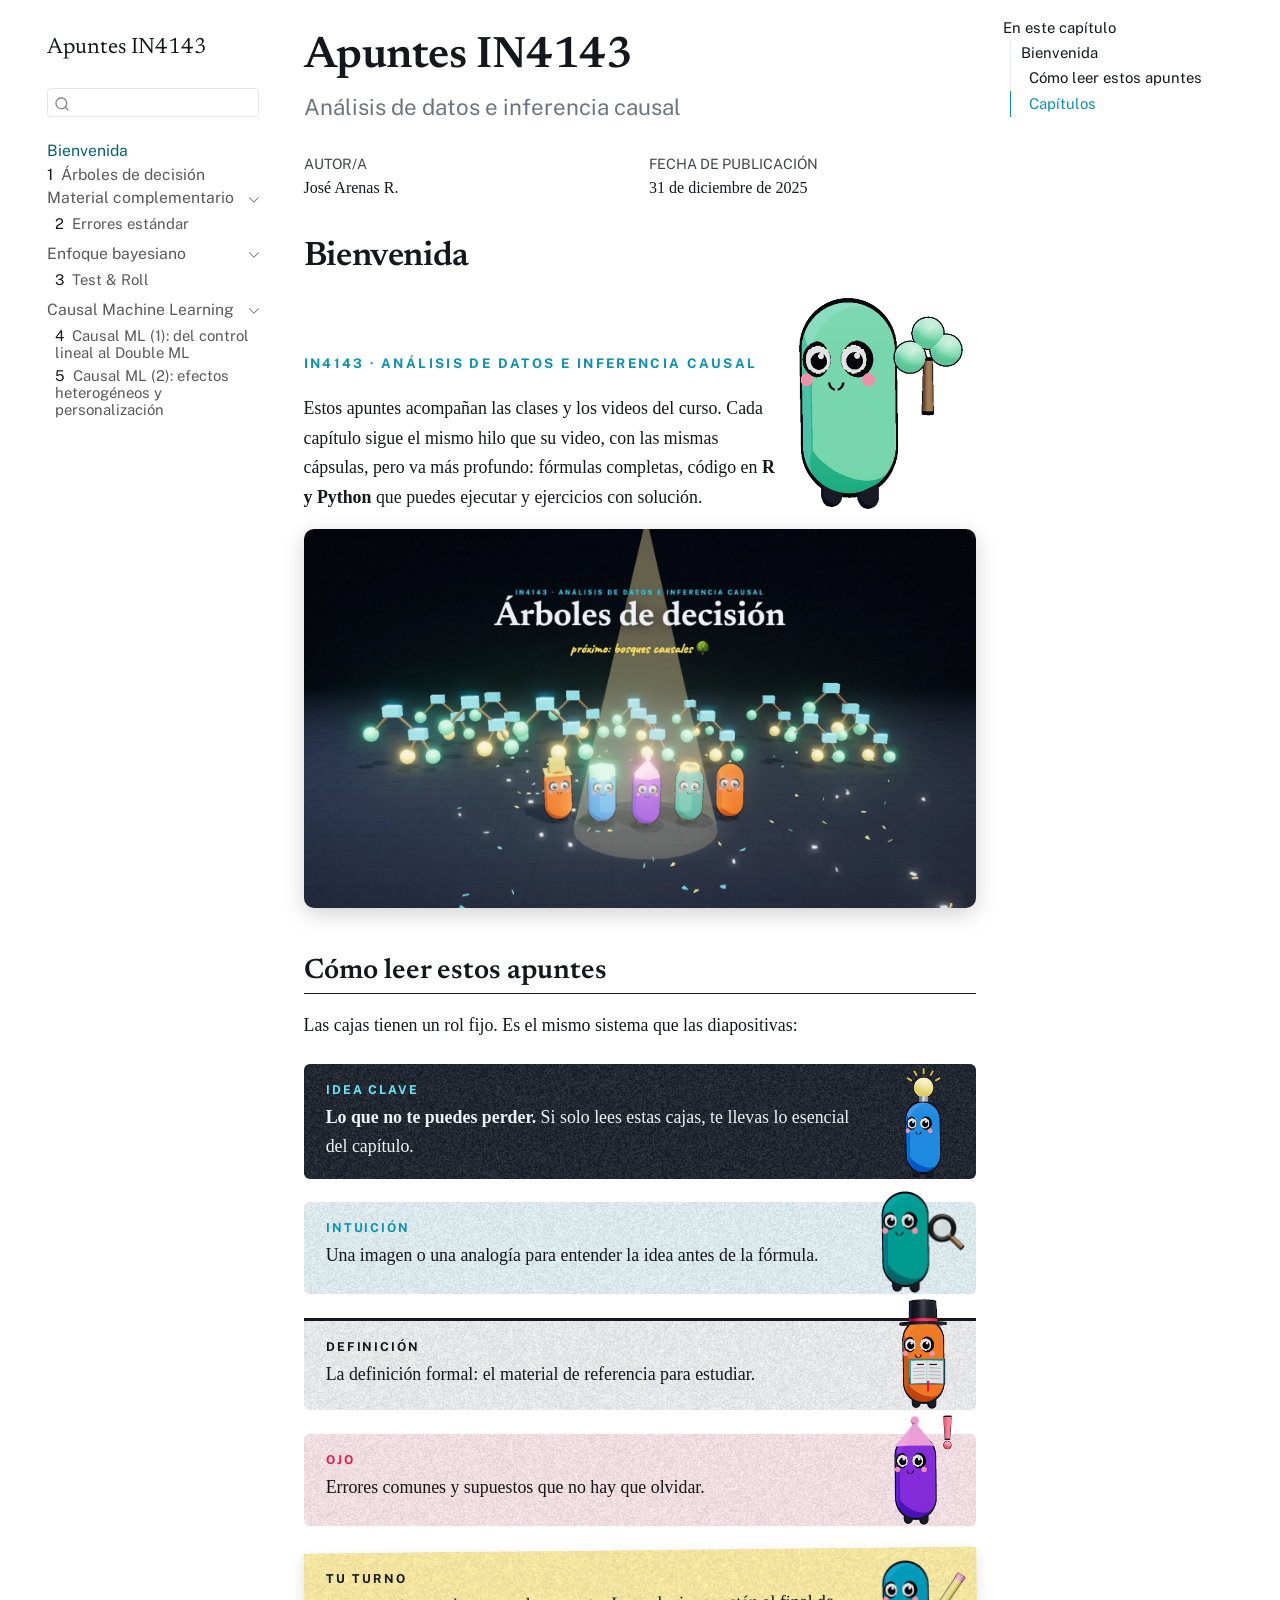
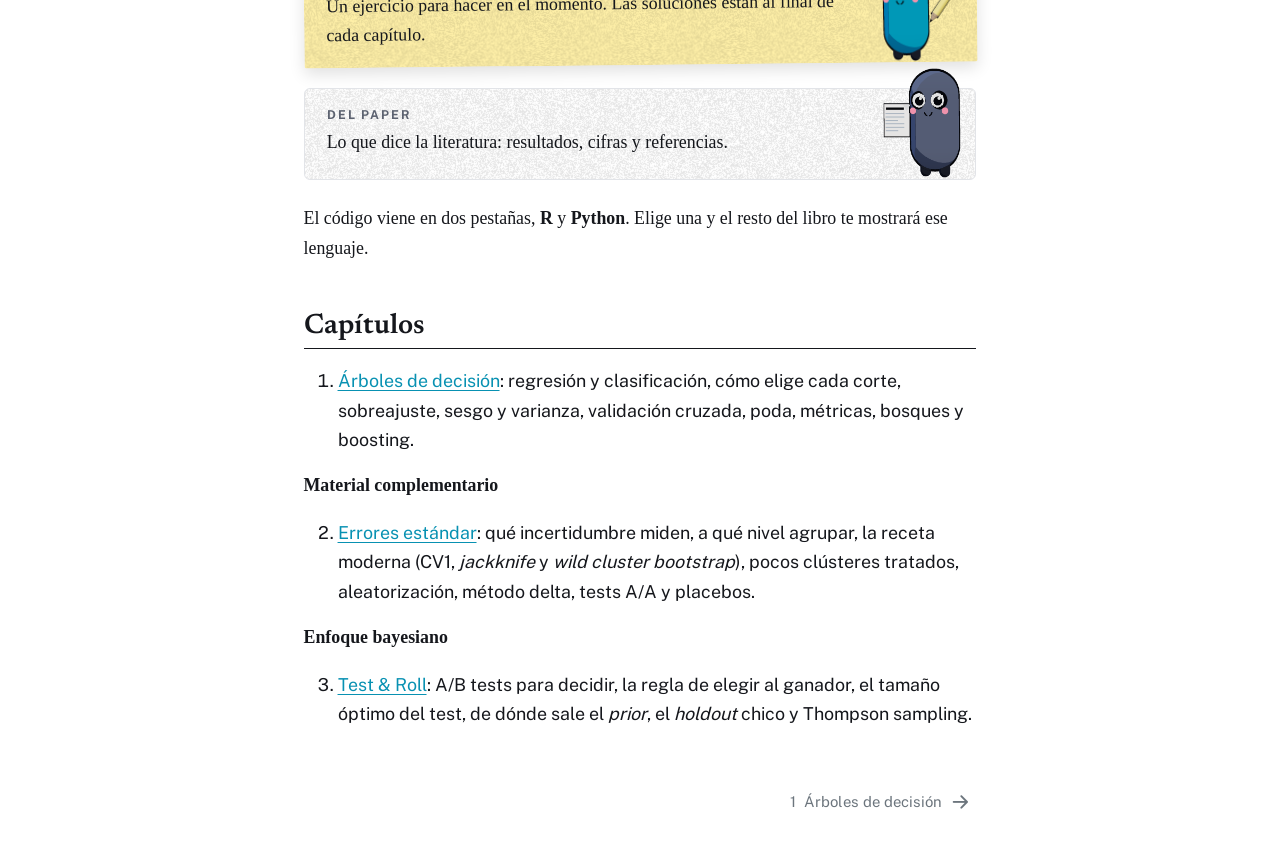
==== commit ba5beac3: "Built site for gh-pages" ====
--- a/index.html
+++ b/index.html
@@ -154,6 +154,29 @@
   <div class="sidebar-item-container"> 
   <a href="./test_and_roll.html" class="sidebar-item-text sidebar-link">
  <span class="menu-text"><span class="chapter-number">3</span>&nbsp; <span class="chapter-title">Test &amp; Roll</span></span></a>
+  </div>
+</li>
+      </ul>
+  </li>
+        <li class="sidebar-item sidebar-item-section">
+      <div class="sidebar-item-container"> 
+            <a class="sidebar-item-text sidebar-link text-start" data-bs-toggle="collapse" data-bs-target="#quarto-sidebar-section-3" role="navigation" aria-expanded="true">
+ <span class="menu-text">Causal Machine Learning</span></a>
+          <a class="sidebar-item-toggle text-start" data-bs-toggle="collapse" data-bs-target="#quarto-sidebar-section-3" role="navigation" aria-expanded="true" aria-label="Alternar sección">
+            <i class="bi bi-chevron-right ms-2"></i>
+          </a> 
+      </div>
+      <ul id="quarto-sidebar-section-3" class="collapse list-unstyled sidebar-section depth1 show">  
+          <li class="sidebar-item">
+  <div class="sidebar-item-container"> 
+  <a href="./causal_ml_1.html" class="sidebar-item-text sidebar-link">
+ <span class="menu-text"><span class="chapter-number">4</span>&nbsp; <span class="chapter-title">Causal ML (1): del control lineal al Double ML</span></span></a>
+  </div>
+</li>
+          <li class="sidebar-item">
+  <div class="sidebar-item-container"> 
+  <a href="./causal_ml_2.html" class="sidebar-item-text sidebar-link">
+ <span class="menu-text"><span class="chapter-number">5</span>&nbsp; <span class="chapter-title">Causal ML (2): efectos heterogéneos y personalización</span></span></a>
   </div>
 </li>
       </ul>
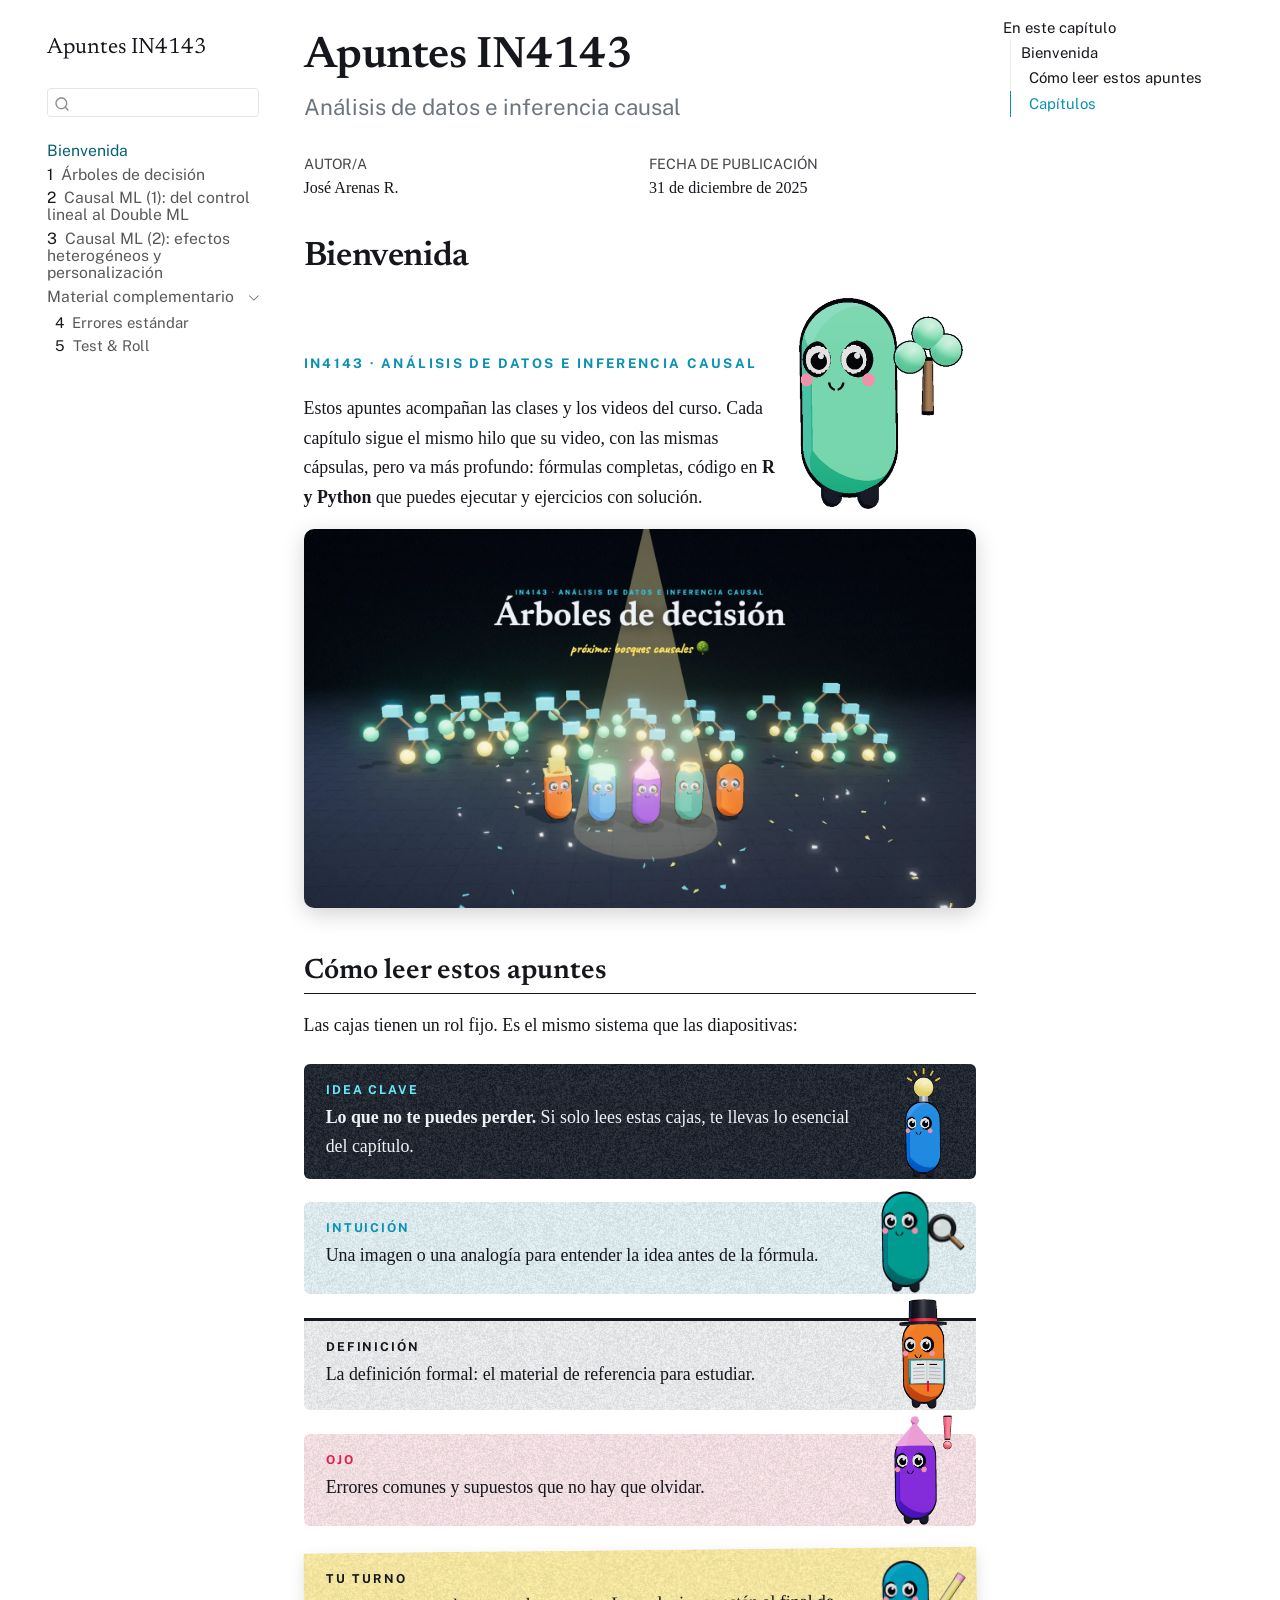
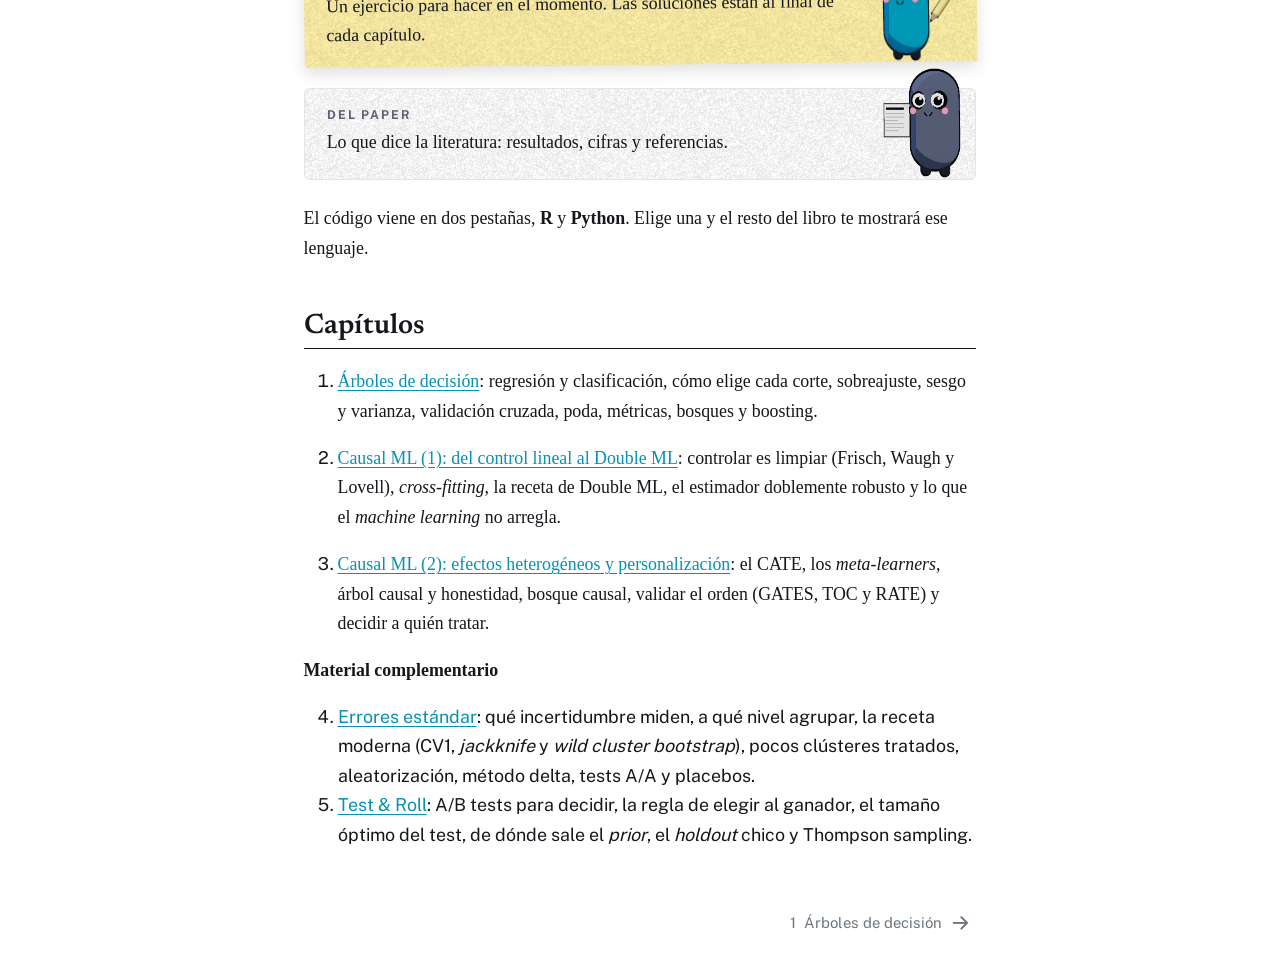
==== commit e927f0cf: "Built site for gh-pages" ====
--- a/index.html
+++ b/index.html
@@ -124,6 +124,18 @@
  <span class="menu-text"><span class="chapter-number">1</span>&nbsp; <span class="chapter-title">Árboles de decisión</span></span></a>
   </div>
 </li>
+        <li class="sidebar-item">
+  <div class="sidebar-item-container"> 
+  <a href="./causal_ml_1.html" class="sidebar-item-text sidebar-link">
+ <span class="menu-text"><span class="chapter-number">2</span>&nbsp; <span class="chapter-title">Causal ML (1): del control lineal al Double ML</span></span></a>
+  </div>
+</li>
+        <li class="sidebar-item">
+  <div class="sidebar-item-container"> 
+  <a href="./causal_ml_2.html" class="sidebar-item-text sidebar-link">
+ <span class="menu-text"><span class="chapter-number">3</span>&nbsp; <span class="chapter-title">Causal ML (2): efectos heterogéneos y personalización</span></span></a>
+  </div>
+</li>
         <li class="sidebar-item sidebar-item-section">
       <div class="sidebar-item-container"> 
             <a class="sidebar-item-text sidebar-link text-start" data-bs-toggle="collapse" data-bs-target="#quarto-sidebar-section-1" role="navigation" aria-expanded="true">
@@ -136,47 +148,13 @@
           <li class="sidebar-item">
   <div class="sidebar-item-container"> 
   <a href="./errores_estandar.html" class="sidebar-item-text sidebar-link">
- <span class="menu-text"><span class="chapter-number">2</span>&nbsp; <span class="chapter-title">Errores estándar</span></span></a>
+ <span class="menu-text"><span class="chapter-number">4</span>&nbsp; <span class="chapter-title">Errores estándar</span></span></a>
   </div>
 </li>
-      </ul>
-  </li>
-        <li class="sidebar-item sidebar-item-section">
-      <div class="sidebar-item-container"> 
-            <a class="sidebar-item-text sidebar-link text-start" data-bs-toggle="collapse" data-bs-target="#quarto-sidebar-section-2" role="navigation" aria-expanded="true">
- <span class="menu-text">Enfoque bayesiano</span></a>
-          <a class="sidebar-item-toggle text-start" data-bs-toggle="collapse" data-bs-target="#quarto-sidebar-section-2" role="navigation" aria-expanded="true" aria-label="Alternar sección">
-            <i class="bi bi-chevron-right ms-2"></i>
-          </a> 
-      </div>
-      <ul id="quarto-sidebar-section-2" class="collapse list-unstyled sidebar-section depth1 show">  
           <li class="sidebar-item">
   <div class="sidebar-item-container"> 
   <a href="./test_and_roll.html" class="sidebar-item-text sidebar-link">
- <span class="menu-text"><span class="chapter-number">3</span>&nbsp; <span class="chapter-title">Test &amp; Roll</span></span></a>
-  </div>
-</li>
-      </ul>
-  </li>
-        <li class="sidebar-item sidebar-item-section">
-      <div class="sidebar-item-container"> 
-            <a class="sidebar-item-text sidebar-link text-start" data-bs-toggle="collapse" data-bs-target="#quarto-sidebar-section-3" role="navigation" aria-expanded="true">
- <span class="menu-text">Causal Machine Learning</span></a>
-          <a class="sidebar-item-toggle text-start" data-bs-toggle="collapse" data-bs-target="#quarto-sidebar-section-3" role="navigation" aria-expanded="true" aria-label="Alternar sección">
-            <i class="bi bi-chevron-right ms-2"></i>
-          </a> 
-      </div>
-      <ul id="quarto-sidebar-section-3" class="collapse list-unstyled sidebar-section depth1 show">  
-          <li class="sidebar-item">
-  <div class="sidebar-item-container"> 
-  <a href="./causal_ml_1.html" class="sidebar-item-text sidebar-link">
- <span class="menu-text"><span class="chapter-number">4</span>&nbsp; <span class="chapter-title">Causal ML (1): del control lineal al Double ML</span></span></a>
-  </div>
-</li>
-          <li class="sidebar-item">
-  <div class="sidebar-item-container"> 
-  <a href="./causal_ml_2.html" class="sidebar-item-text sidebar-link">
- <span class="menu-text"><span class="chapter-number">5</span>&nbsp; <span class="chapter-title">Causal ML (2): efectos heterogéneos y personalización</span></span></a>
+ <span class="menu-text"><span class="chapter-number">5</span>&nbsp; <span class="chapter-title">Test &amp; Roll</span></span></a>
   </div>
 </li>
       </ul>
@@ -270,14 +248,13 @@
 <section id="capítulos" class="level2 unnumbered">
 <h2 class="unnumbered anchored" data-anchor-id="capítulos">Capítulos</h2>
 <ol type="1">
-<li><a href="./arboles.html">Árboles de decisión</a>: regresión y clasificación, cómo elige cada corte, sobreajuste, sesgo y varianza, validación cruzada, poda, métricas, bosques y boosting.</li>
+<li><p><a href="./arboles.html">Árboles de decisión</a>: regresión y clasificación, cómo elige cada corte, sobreajuste, sesgo y varianza, validación cruzada, poda, métricas, bosques y boosting.</p></li>
+<li><p><a href="./causal_ml_1.html">Causal ML (1): del control lineal al Double ML</a>: controlar es limpiar (Frisch, Waugh y Lovell), <em>cross-fitting</em>, la receta de Double ML, el estimador doblemente robusto y lo que el <em>machine learning</em> no arregla.</p></li>
+<li><p><a href="./causal_ml_2.html">Causal ML (2): efectos heterogéneos y personalización</a>: el CATE, los <em>meta-learners</em>, árbol causal y honestidad, bosque causal, validar el orden (GATES, TOC y RATE) y decidir a quién tratar.</p></li>
 </ol>
 <p><strong>Material complementario</strong></p>
-<ol start="2" type="1">
+<ol start="4" type="1">
 <li><a href="./errores_estandar.html">Errores estándar</a>: qué incertidumbre miden, a qué nivel agrupar, la receta moderna (CV1, <em>jackknife</em> y <em>wild cluster bootstrap</em>), pocos clústeres tratados, aleatorización, método delta, tests A/A y placebos.</li>
-</ol>
-<p><strong>Enfoque bayesiano</strong></p>
-<ol start="3" type="1">
 <li><a href="./test_and_roll.html">Test &amp; Roll</a>: A/B tests para decidir, la regla de elegir al ganador, el tamaño óptimo del test, de dónde sale el <em>prior</em>, el <em>holdout</em> chico y Thompson sampling.</li>
 </ol>
 
